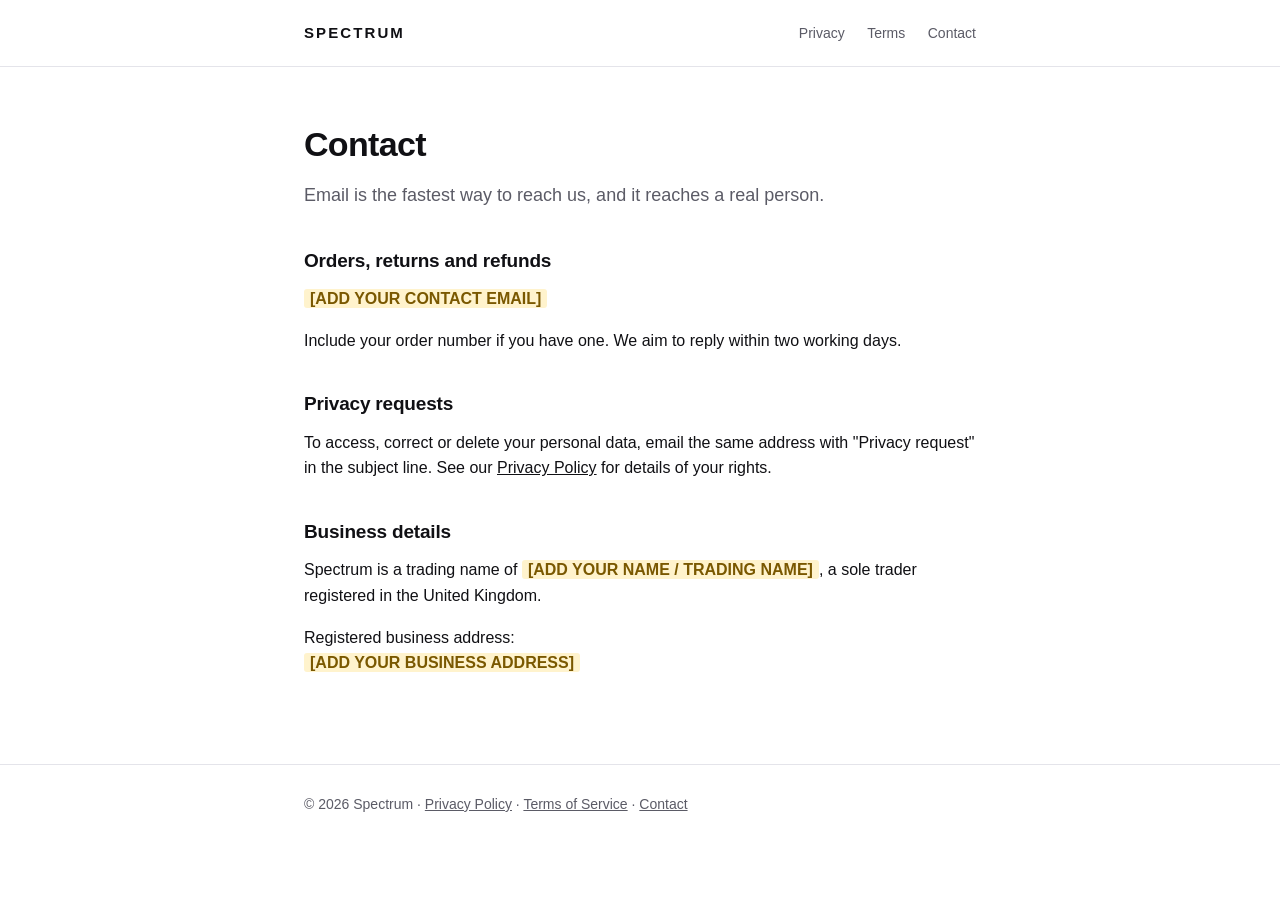
==== contact.html @ 4f5fbb73 "Add public site for TikTok developer app verification TikTok requires a verified Terms of Service UR" ====
<!DOCTYPE html>
<html lang="en-GB">
<head>
<meta charset="utf-8">
<meta name="viewport" content="width=device-width, initial-scale=1">
<title>Contact — Spectrum</title>
<meta name="description" content="How to contact Spectrum about an order, return or privacy request.">
<link rel="stylesheet" href="style.css">
</head>
<body>

<header class="site">
  <div class="wrap">
    <a class="logo" href="/">Spectrum</a>
    <nav>
      <a href="/privacy.html">Privacy</a>
      <a href="/terms.html">Terms</a>
      <a href="/contact.html">Contact</a>
    </nav>
  </div>
</header>

<main>
  <div class="wrap">
    <h1>Contact</h1>
    <p class="lede">Email is the fastest way to reach us, and it reaches a real person.</p>

    <h2>Orders, returns and refunds</h2>
    <p><span class="flag">[ADD YOUR CONTACT EMAIL]</span></p>
    <p>Include your order number if you have one. We aim to reply within two working days.</p>

    <h2>Privacy requests</h2>
    <p>To access, correct or delete your personal data, email the same address with "Privacy request" in the subject line. See our <a href="/privacy.html">Privacy Policy</a> for details of your rights.</p>

    <h2>Business details</h2>
    <p>Spectrum is a trading name of <span class="flag">[ADD YOUR NAME / TRADING NAME]</span>, a sole trader registered in the United Kingdom.</p>
    <p>Registered business address:<br><span class="flag">[ADD YOUR BUSINESS ADDRESS]</span></p>
  </div>
</main>

<footer class="site">
  <div class="wrap">
    &copy; 2026 Spectrum &middot;
    <a href="/privacy.html">Privacy Policy</a> &middot;
    <a href="/terms.html">Terms of Service</a> &middot;
    <a href="/contact.html">Contact</a>
  </div>
</footer>

</body>
</html>
---- style.css ----
:root {
  --ink: #101014;
  --muted: #5b5b66;
  --line: #e4e4ea;
  --bg: #ffffff;
  --accent: #101014;
  --flag-bg: #fff3cd;
  --flag-ink: #7a5800;
}

* { box-sizing: border-box; }

body {
  margin: 0;
  font-family: -apple-system, BlinkMacSystemFont, "Segoe UI", Inter, Helvetica, Arial, sans-serif;
  color: var(--ink);
  background: var(--bg);
  line-height: 1.6;
  -webkit-font-smoothing: antialiased;
}

.wrap {
  max-width: 720px;
  margin: 0 auto;
  padding: 0 24px;
}

header.site {
  border-bottom: 1px solid var(--line);
  padding: 20px 0;
}

header.site .wrap {
  display: flex;
  align-items: center;
  justify-content: space-between;
  gap: 16px;
}

.logo {
  font-weight: 700;
  letter-spacing: 0.14em;
  text-transform: uppercase;
  font-size: 15px;
  text-decoration: none;
  color: var(--ink);
}

nav a {
  color: var(--muted);
  text-decoration: none;
  font-size: 14px;
  margin-left: 18px;
}

nav a:hover { color: var(--ink); }

main { padding: 56px 0 72px; }

h1 {
  font-size: 34px;
  line-height: 1.25;
  margin: 0 0 16px;
  letter-spacing: -0.02em;
}

h2 {
  font-size: 19px;
  margin: 36px 0 10px;
  letter-spacing: -0.01em;
}

p { margin: 0 0 16px; }

.lede {
  font-size: 18px;
  color: var(--muted);
  margin-bottom: 28px;
}

ul { padding-left: 20px; margin: 0 0 16px; }
li { margin-bottom: 8px; }

.meta {
  font-size: 14px;
  color: var(--muted);
  border-left: 3px solid var(--line);
  padding-left: 14px;
  margin-bottom: 32px;
}

.flag {
  background: var(--flag-bg);
  color: var(--flag-ink);
  padding: 1px 6px;
  border-radius: 3px;
  font-weight: 600;
  white-space: nowrap;
}

footer.site {
  border-top: 1px solid var(--line);
  padding: 28px 0 48px;
  font-size: 14px;
  color: var(--muted);
}

footer.site a { color: var(--muted); }

table {
  width: 100%;
  border-collapse: collapse;
  margin: 0 0 20px;
  font-size: 15px;
}

th, td {
  text-align: left;
  padding: 10px 12px;
  border-bottom: 1px solid var(--line);
  vertical-align: top;
}

th { font-weight: 600; }

a { color: var(--accent); }

@media (max-width: 560px) {
  h1 { font-size: 27px; }
  nav a { margin-left: 12px; font-size: 13px; }
  header.site .wrap { flex-direction: column; align-items: flex-start; gap: 8px; }
}
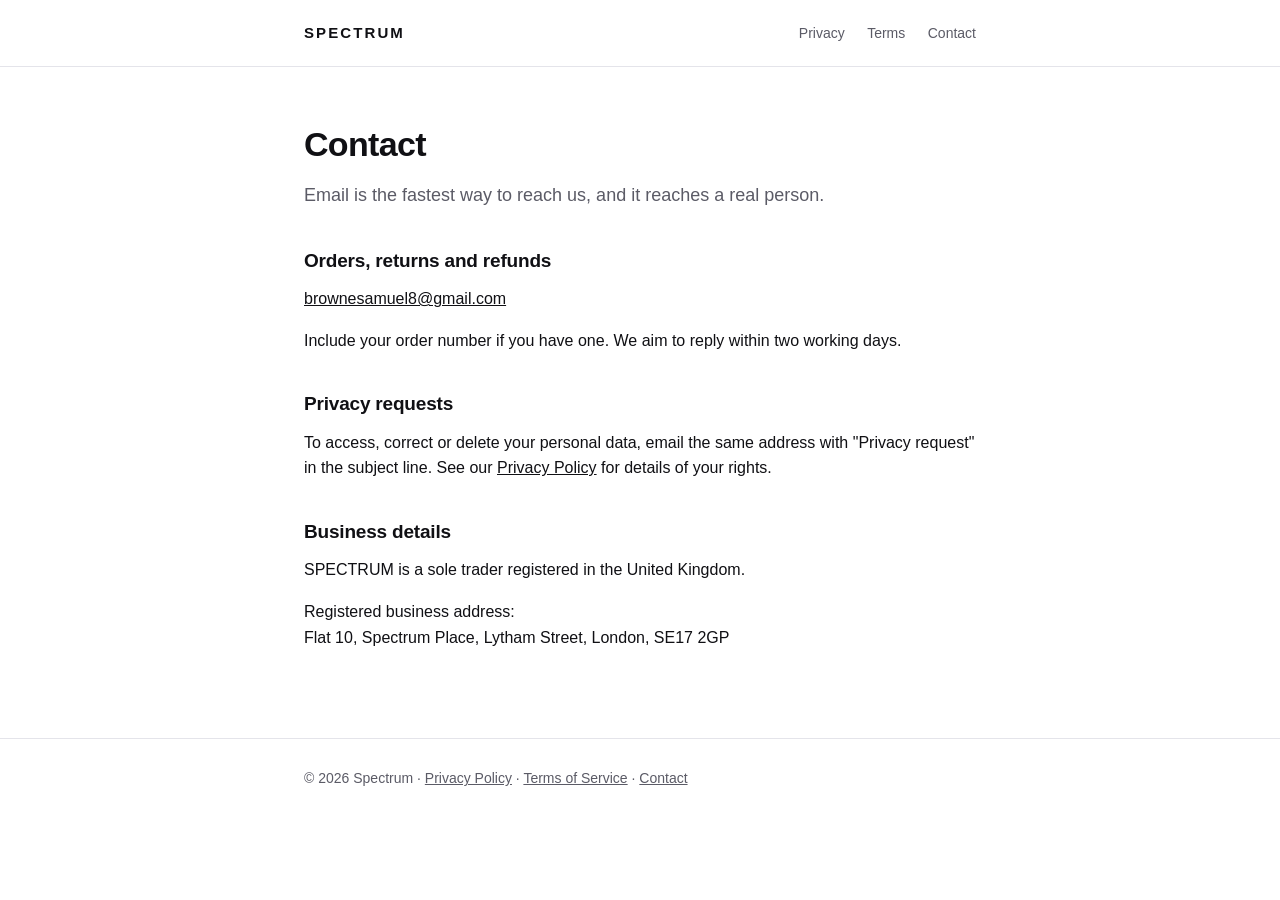
==== commit 54a7aaf7: "Fill in business identity details Replaces the placeholder spans on all four pages with the real con" ====
--- a/contact.html
+++ b/contact.html
@@ -26,15 +26,15 @@
     <p class="lede">Email is the fastest way to reach us, and it reaches a real person.</p>
 
     <h2>Orders, returns and refunds</h2>
-    <p><span class="flag">[ADD YOUR CONTACT EMAIL]</span></p>
+    <p><a href="mailto:brownesamuel8@gmail.com">brownesamuel8@gmail.com</a></p>
     <p>Include your order number if you have one. We aim to reply within two working days.</p>
 
     <h2>Privacy requests</h2>
     <p>To access, correct or delete your personal data, email the same address with "Privacy request" in the subject line. See our <a href="/privacy.html">Privacy Policy</a> for details of your rights.</p>
 
     <h2>Business details</h2>
-    <p>Spectrum is a trading name of <span class="flag">[ADD YOUR NAME / TRADING NAME]</span>, a sole trader registered in the United Kingdom.</p>
-    <p>Registered business address:<br><span class="flag">[ADD YOUR BUSINESS ADDRESS]</span></p>
+    <p>SPECTRUM is a sole trader registered in the United Kingdom.</p>
+    <p>Registered business address:<br>Flat 10, Spectrum Place, Lytham Street, London, SE17 2GP</p>
   </div>
 </main>
 
